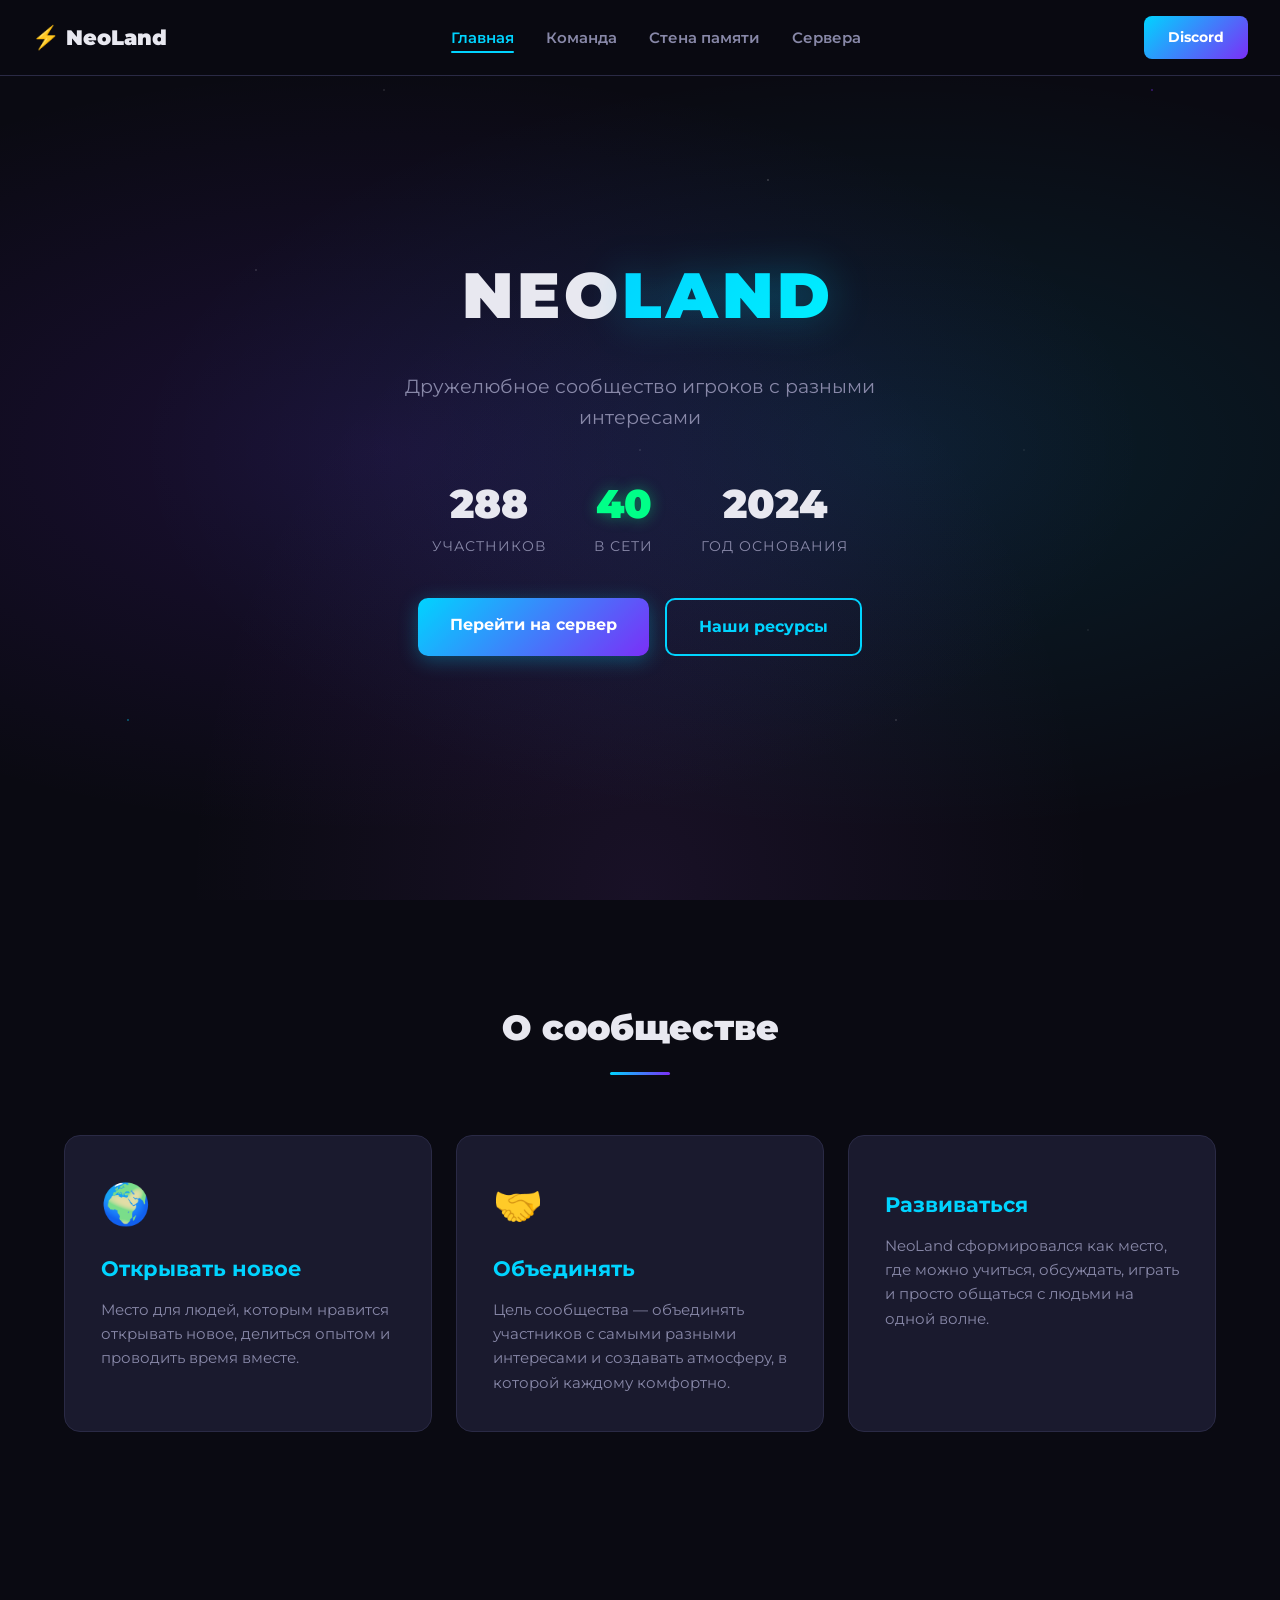
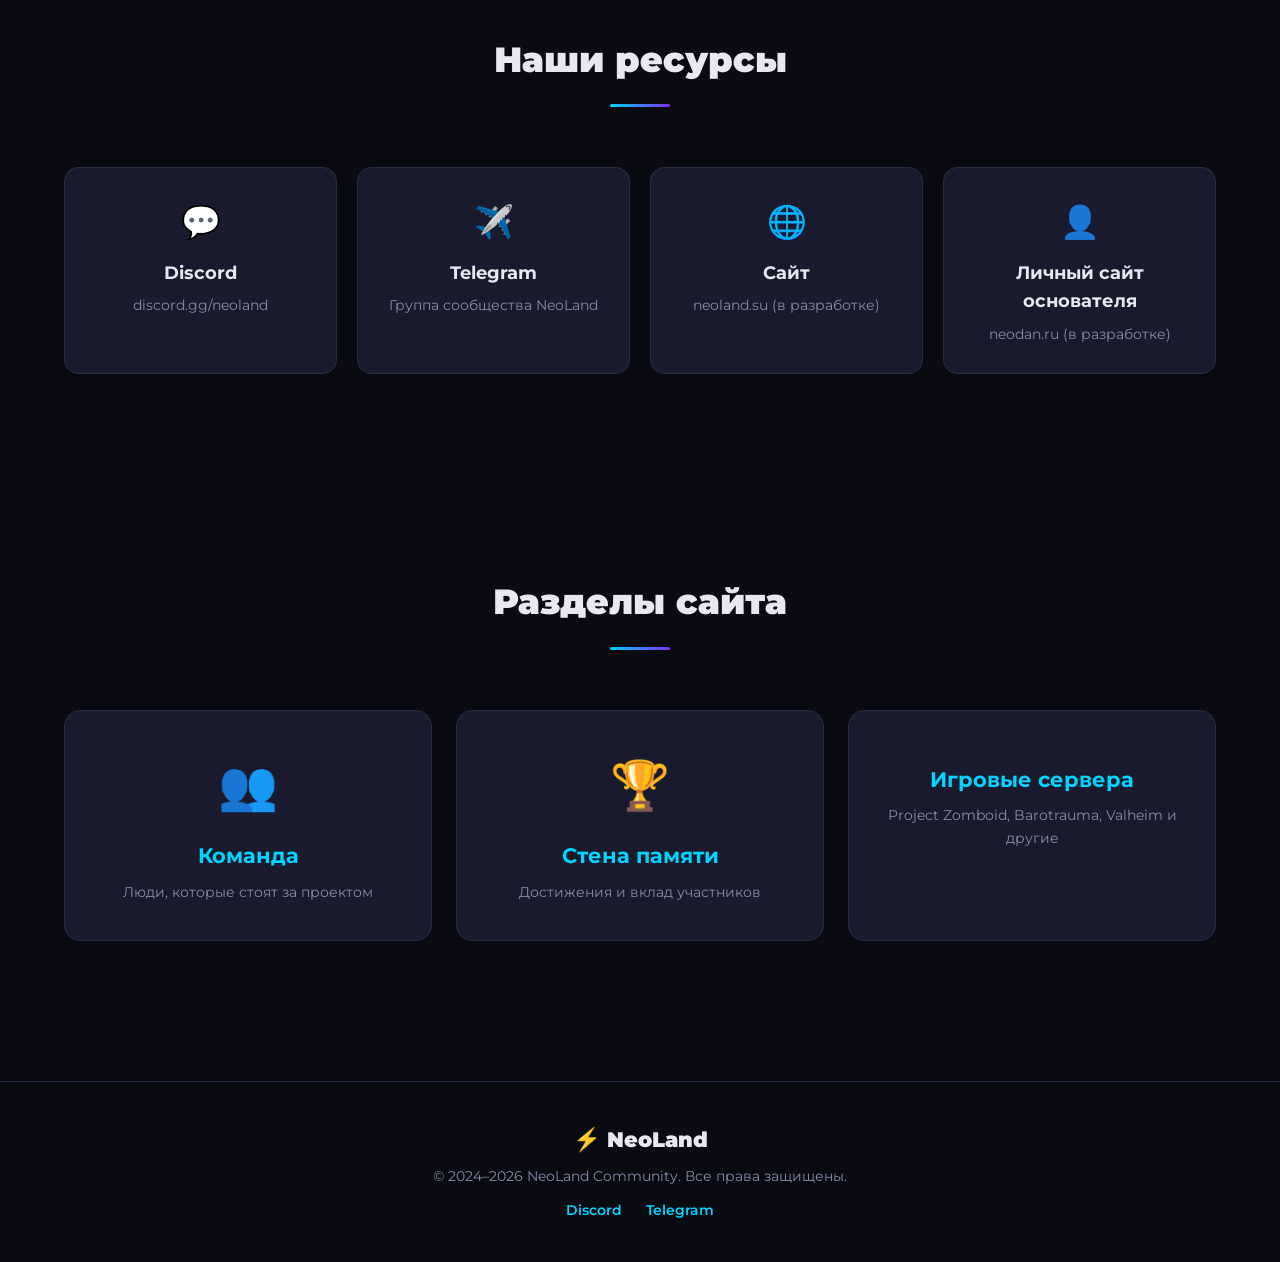
==== index.html @ 9eca9035 "Add files via upload" ====
<!DOCTYPE html>
<html lang="ru">
<head>
    <meta charset="UTF-8">
    <meta name="viewport" content="width=device-width, initial-scale=1.0">
    <title>NeoLand — Сообщество</title>
    <link rel="stylesheet" href="style.css">
    <link href="https://fonts.googleapis.com/css2?family=Montserrat:wght@400;600;700;900&display=swap" rel="stylesheet">
</head>
<body>

<nav class="navbar">
    <div class="nav-logo">
        <span class="bolt">⚡</span> NeoLand
    </div>
    <ul class="nav-links">
        <li><a href="index.html" class="active">Главная</a></li>
        <li><a href="team.html">Команда</a></li>
        <li><a href="wall.html">Стена памяти</a></li>
        <li><a href="servers.html">Сервера</a></li>
    </ul>
    <a href="https://discord.gg/neoland" class="nav-cta">Discord</a>
</nav>

<!-- HERO -->
<section class="hero">
    <div class="hero-bg"></div>
    <div class="hero-content">
        <div class="hero-logo">
            <span class="bolt-big"></span>
            <h1>NEO<span class="neon-text">LAND</span></h1>
        </div>
        <p class="hero-sub">Дружелюбное сообщество игроков с разными интересами</p>
        <div class="hero-stats">
            <div class="stat"><span class="stat-num">288</span><span class="stat-label">участников</span></div>
            <div class="stat"><span class="stat-num online">40</span><span class="stat-label">в сети</span></div>
            <div class="stat"><span class="stat-num">2024</span><span class="stat-label">год основания</span></div>
        </div>
        <div class="hero-buttons">
            <a href="https://discord.gg/neoland" class="btn btn-primary">Перейти на сервер</a>
            <a href="#resources" class="btn btn-outline">Наши ресурсы</a>
        </div>
    </div>
</section>

<!-- О СООБЩЕСТВЕ -->
<section class="section" id="about">
    <div class="container">
        <h2 class="section-title">О сообществе</h2>
        <div class="about-grid">
            <div class="about-card">
                <div class="card-icon">🌍</div>
                <h3>Открывать новое</h3>
                <p>Место для людей, которым нравится открывать новое, делиться опытом и проводить время вместе.</p>
            </div>
            <div class="about-card">
                <div class="card-icon">🤝</div>
                <h3>Объединять</h3>
                <p>Цель сообщества — объединять участников с самыми разными интересами и создавать атмосферу, в которой каждому комфортно.</p>
            </div>
            <div class="about-card">
                <div class="card-icon"></div>
                <h3>Развиваться</h3>
                <p>NeoLand сформировался как место, где можно учиться, обсуждать, играть и просто общаться с людьми на одной волне.</p>
            </div>
        </div>
    </div>
</section>

<!-- РЕСУРСЫ -->
<section class="section" id="resources">
    <div class="container">
        <h2 class="section-title">Наши ресурсы</h2>
        <div class="resources-grid">
            <a href="https://discord.gg/neoland" class="resource-card" target="_blank">
                <div class="resource-icon discord">💬</div>
                <h3>Discord</h3>
                <p>discord.gg/neoland</p>
            </a>
            <a href="#" class="resource-card" target="_blank">
                <div class="resource-icon telegram">✈️</div>
                <h3>Telegram</h3>
                <p>Группа сообщества NeoLand</p>
            </a>
            <a href="https://neoland.su" class="resource-card">
                <div class="resource-icon web">🌐</div>
                <h3>Сайт</h3>
                <p>neoland.su (в разработке)</p>
            </a>
            <a href="https://neodan.ru" class="resource-card" target="_blank">
                <div class="resource-icon personal">👤</div>
                <h3>Личный сайт основателя</h3>
                <p>neodan.ru (в разработке)</p>
            </a>
        </div>
    </div>
</section>

<!-- НАВИГАЦИЯ ПО САЙТУ -->
<section class="section">
    <div class="container">
        <h2 class="section-title">Разделы сайта</h2>
        <div class="nav-cards">
            <a href="team.html" class="nav-card">
                <span class="nav-card-icon">👥</span>
                <h3>Команда</h3>
                <p>Люди, которые стоят за проектом</p>
            </a>
            <a href="wall.html" class="nav-card">
                <span class="nav-card-icon">🏆</span>
                <h3>Стена памяти</h3>
                <p>Достижения и вклад участников</p>
            </a>
            <a href="servers.html" class="nav-card">
                <span class="nav-card-icon"></span>
                <h3>Игровые сервера</h3>
                <p>Project Zomboid, Barotrauma, Valheim и другие</p>
            </a>
        </div>
    </div>
</section>

<footer class="footer">
    <div class="container">
        <div class="footer-content">
            <div class="footer-logo"><span class="bolt">⚡</span> NeoLand</div>
            <p>© 2024–2026 NeoLand Community. Все права защищены.</p>
            <div class="footer-links">
                <a href="https://discord.gg/neoland">Discord</a>
                <a href="#">Telegram</a>
            </div>
        </div>
    </div>
</footer>

<script src="script.js"></script>
</body>
</html>
---- style.css ----
/* ===== ПЕРЕМЕННЫЕ ===== */
:root {
    --bg-primary: #0a0a12;
    --bg-secondary: #12121f;
    --bg-card: #1a1a2e;
    --bg-card-hover: #222240;
    --neon-blue: #00d4ff;
    --neon-purple: #7b2ff7;
    --neon-pink: #ff006e;
    --xen-cyan: #00f0ff;
    --xen-purple: #9d4edd;
    --text-primary: #e8e8f0;
    --text-secondary: #8888a8;
    --border: #2a2a45;
    --font: 'Montserrat', sans-serif;
}

/* ===== СБРОС ===== */
* {
    margin: 0;
    padding: 0;
    box-sizing: border-box;
}

html {
    scroll-behavior: smooth;
}

body {
    font-family: var(--font);
    background: var(--bg-primary);
    color: var(--text-primary);
    line-height: 1.6;
    overflow-x: hidden;
}

a {
    text-decoration: none;
    color: inherit;
}

.container {
    max-width: 1200px;
    margin: 0 auto;
    padding: 0 24px;
}

/* ===== НАВИГАЦИЯ ===== */
.navbar {
    position: fixed;
    top: 0;
    left: 0;
    right: 0;
    z-index: 1000;
    display: flex;
    align-items: center;
    justify-content: space-between;
    padding: 16px 32px;
    background: rgba(10, 10, 18, 0.85);
    backdrop-filter: blur(20px);
    border-bottom: 1px solid var(--border);
}

.nav-logo {
    font-size: 1.3rem;
    font-weight: 900;
    color: var(--text-primary);
}

.bolt {
    color: var(--neon-blue);
    font-size: 1.4rem;
}

.nav-links {
    display: flex;
    list-style: none;
    gap: 32px;
}

.nav-links a {
    color: var(--text-secondary);
    font-weight: 600;
    font-size: 0.95rem;
    transition: color 0.3s;
    position: relative;
}

.nav-links a:hover,
.nav-links a.active {
    color: var(--neon-blue);
}

.nav-links a.active::after {
    content: '';
    position: absolute;
    bottom: -6px;
    left: 0;
    right: 0;
    height: 2px;
    background: var(--neon-blue);
    border-radius: 2px;
}

.nav-cta {
    background: linear-gradient(135deg, var(--neon-blue), var(--neon-purple));
    color: #fff;
    padding: 10px 24px;
    border-radius: 8px;
    font-weight: 700;
    font-size: 0.9rem;
    transition: transform 0.3s, box-shadow 0.3s;
}

.nav-cta:hover {
    transform: translateY(-2px);
    box-shadow: 0 8px 25px rgba(0, 212, 255, 0.3);
}

/* ===== HERO ===== */
.hero {
    position: relative;
    min-height: 100vh;
    display: flex;
    align-items: center;
    justify-content: center;
    text-align: center;
    overflow: hidden;
}

.hero-bg {
    position: absolute;
    inset: 0;
    background: 
        radial-gradient(ellipse at 30% 50%, rgba(123, 47, 247, 0.15) 0%, transparent 60%),
        radial-gradient(ellipse at 70% 50%, rgba(0, 212, 255, 0.1) 0%, transparent 60%),
        radial-gradient(ellipse at 50% 100%, rgba(157, 78, 221, 0.1) 0%, transparent 50%);
    animation: xenPulse 8s ease-in-out infinite alternate;
}

@keyframes xenPulse {
    0% { opacity: 0.7; }
    100% { opacity: 1; }
}

/* Звёзды / частицы фона */
.hero-bg::before {
    content: '';
    position: absolute;
    inset: 0;
    background-image: 
        radial-gradient(1px 1px at 20% 30%, rgba(255,255,255,0.4), transparent),
        radial-gradient(1px 1px at 40% 70%, rgba(255,255,255,0.3), transparent),
        radial-gradient(1px 1px at 60% 20%, rgba(255,255,255,0.5), transparent),
        radial-gradient(1px 1px at 80% 50%, rgba(255,255,255,0.2), transparent),
        radial-gradient(1.5px 1.5px at 10% 80%, rgba(0,212,255,0.6), transparent),
        radial-gradient(1.5px 1.5px at 90% 10%, rgba(123,47,247,0.6), transparent),
        radial-gradient(1px 1px at 50% 50%, rgba(255,255,255,0.3), transparent),
        radial-gradient(1px 1px at 70% 80%, rgba(255,255,255,0.4), transparent),
        radial-gradient(1px 1px at 30% 10%, rgba(255,255,255,0.3), transparent),
        radial-gradient(1px 1px at 85% 70%, rgba(255,255,255,0.2), transparent);
    background-size: 100% 100%;
}

.hero-content {
    position: relative;
    z-index: 1;
    padding: 0 24px;
}

.hero-logo {
    display: flex;
    align-items: center;
    justify-content: center;
    gap: 16px;
    margin-bottom: 24px;
}

.bolt-big {
    font-size: 4rem;
    color: var(--neon-blue);
    filter: drop-shadow(0 0 20px rgba(0, 212, 255, 0.6));
    animation: boltGlow 2s ease-in-out infinite alternate;
}

@keyframes boltGlow {
    0% { filter: drop-shadow(0 0 15px rgba(0, 212, 255, 0.4)); }
    100% { filter: drop-shadow(0 0 30px rgba(0, 212, 255, 0.8)); }
}

.hero-logo h1 {
    font-size: 4rem;
    font-weight: 900;
    letter-spacing: 4px;
}

.neon-text {
    background: linear-gradient(135deg, var(--neon-blue), var(--xen-cyan));
    -webkit-background-clip: text;
    -webkit-text-fill-color: transparent;
    background-clip: text;
    filter: drop-shadow(0 0 20px rgba(0, 212, 255, 0.3));
}

.hero-sub {
    font-size: 1.2rem;
    color: var(--text-secondary);
    margin-bottom: 40px;
    max-width: 500px;
    margin-left: auto;
    margin-right: auto;
}

.hero-stats {
    display: flex;
    justify-content: center;
    gap: 48px;
    margin-bottom: 40px;
}

.stat {
    display: flex;
    flex-direction: column;
    align-items: center;
}

.stat-num {
    font-size: 2.5rem;
    font-weight: 900;
    color: var(--text-primary);
}

.stat-num.online {
    color: #00ff88;
    text-shadow: 0 0 15px rgba(0, 255, 136, 0.4);
}

.stat-label {
    font-size: 0.85rem;
    color: var(--text-secondary);
    text-transform: uppercase;
    letter-spacing: 1px;
}

.hero-buttons {
    display: flex;
    gap: 16px;
    justify-content: center;
    flex-wrap: wrap;
}

/* ===== КНОПКИ ===== */
.btn {
    display: inline-block;
    padding: 14px 32px;
    border-radius: 10px;
    font-weight: 700;
    font-size: 1rem;
    transition: all 0.3s;
    cursor: pointer;
    border: none;
}

.btn-primary {
    background: linear-gradient(135deg, var(--neon-blue), var(--neon-purple));
    color: #fff;
    box-shadow: 0 4px 20px rgba(0, 212, 255, 0.3);
}

.btn-primary:hover {
    transform: translateY(-3px);
    box-shadow: 0 8px 30px rgba(0, 212, 255, 0.5);
}

.btn-outline {
    background: transparent;
    color: var(--neon-blue);
    border: 2px solid var(--neon-blue);
}

.btn-outline:hover {
    background: rgba(0, 212, 255, 0.1);
    transform: translateY(-3px);
}

.btn-small {
    padding: 10px 20px;
    font-size: 0.85rem;
    background: linear-gradient(135deg, var(--neon-blue), var(--neon-purple));
    color: #fff;
    border-radius: 8px;
    font-weight: 600;
}

.btn-small:hover {
    transform: translateY(-2px);
    box-shadow: 0 6px 20px rgba(0, 212, 255, 0.3);
}

/* ===== СЕКЦИИ ===== */
.section {
    padding: 100px 0;
}

.section-title {
    font-size: 2.2rem;
    font-weight: 900;
    text-align: center;
    margin-bottom: 60px;
    position: relative;
}

.section-title::after {
    content: '';
    display: block;
    width: 60px;
    height: 3px;
    background: linear-gradient(90deg, var(--neon-blue), var(--neon-purple));
    margin: 16px auto 0;
    border-radius: 3px;
}

/* ===== О СООБЩЕСТВЕ ===== */
.about-grid {
    display: grid;
    grid-template-columns: repeat(auto-fit, minmax(300px, 1fr));
    gap: 24px;
}

.about-card {
    background: var(--bg-card);
    border: 1px solid var(--border);
    border-radius: 16px;
    padding: 36px;
    transition: all 0.3s;
}

.about-card:hover {
    background: var(--bg-card-hover);
    border-color: var(--neon-blue);
    transform: translateY(-4px);
    box-shadow: 0 12px 40px rgba(0, 212, 255, 0.1);
}

.card-icon {
    font-size: 2.5rem;
    margin-bottom: 16px;
}

.about-card h3 {
    font-size: 1.3rem;
    margin-bottom: 12px;
    color: var(--neon-blue);
}

.about-card p {
    color: var(--text-secondary);
    font-size: 0.95rem;
}

/* ===== РЕСУРСЫ ===== */
.resources-grid {
    display: grid;
    grid-template-columns: repeat(auto-fit, minmax(250px, 1fr));
    gap: 20px;
}

.resource-card {
    background: var(--bg-card);
    border: 1px solid var(--border);
    border-radius: 14px;
    padding: 28px;
    text-align: center;
    transition: all 0.3s;
}

.resource-card:hover {
    border-color: var(--neon-blue);
    transform: translateY(-4px);
    box-shadow: 0 8px 30px rgba(0, 212, 255, 0.1);
}

.resource-icon {
    font-size: 2rem;
    margin-bottom: 12px;
}

.resource-card h3 {
    font-size: 1.1rem;
    margin-bottom: 8px;
}

.resource-card p {
    color: var(--text-secondary);
    font-size: 0.85rem;
}

/* ===== НАВИГАЦИОННЫЕ КАРТОЧКИ ===== */
.nav-cards {
    display: grid;
    grid-template-columns: repeat(auto-fit, minmax(280px, 1fr));
    gap: 24px;
}

.nav-card {
    background: var(--bg-card);
    border: 1px solid var(--border);
    border-radius: 16px;
    padding: 36px;
    text-align: center;
    transition: all 0.3s;
}

.nav-card:hover {
    border-color: var(--neon-purple);
    transform: translateY(-4px);
    box-shadow: 0 12px 40px rgba(123, 47, 247, 0.15);
}

.nav-card-icon {
    font-size: 3rem;
    display: block;
    margin-bottom: 16px;
}

.nav-card h3 {
    font-size: 1.3rem;
    margin-bottom: 8px;
    color: var(--neon-blue);
}

.nav-card p {
    color: var(--text-secondary);
    font-size: 0.9rem;
}

/* ===== СТРАНИЦА ЗАГОЛОВОК ===== */
.page-header {
    padding-top: 160px;
    padding-bottom: 60px;
    text-align: center;
    background: 
        radial-gradient(ellipse at 50% 0%, rgba(123, 47, 247, 0.12) 0%, transparent 60%);
}

.page-title {
    font-size: 3rem;
    font-weight: 900;
    margin-bottom: 12px;
}

.page-subtitle {
    color: var(--text-secondary);
    font-size: 1.1rem;
}

/* ===== КОМАНДА ===== */
.team-grid {
    display: flex;
    flex-direction: column;
    gap: 32px;
    max-width: 800px;
    margin: 0 auto;
}

.team-card {
    display: flex;
    gap: 32px;
    background: var(--bg-card);
    border: 1px solid var(--border);
    border-radius: 20px;
    padding: 36px;
    transition: all 0.3s;
}

.team-card:hover {
    border-color: var(--neon-blue);
    box-shadow: 0 12px 40px rgba(0, 212, 255, 0.1);
}

.team-card.founder {
    border-color: rgba(0, 212, 255, 0.3);
}

.team-avatar {
    width: 120px;
    height: 120px;
    border-radius: 50%;
    display: flex;
    align-items: center;
    justify-content: center;
    flex-shrink: 0;
    box-shadow: 0 0 30px rgba(0, 212, 255, 0.2);
}

.avatar-placeholder {
    font-size: 2rem;
    font-weight: 900;
    color: #fff;
}

.team-info {
    flex: 1;
}

.team-badges {
    display: flex;
    gap: 8px;
    flex-wrap: wrap;
    margin-bottom: 12px;
}

.badge {
    padding: 4px 12px;
    border-radius: 20px;
    font-size: 0.75rem;
    font-weight: 700;
}

.founder-badge {
    background: rgba(255, 215, 0, 0.15);
    color: #ffd700;
    border: 1px solid rgba(255, 215, 0, 0.3);
}

.neon-badge {
    background: rgba(0, 212, 255, 0.15);
    color: var(--neon-blue);
    border: 1px solid rgba(0, 212, 255, 0.3);
}

.deputy-badge {
    background: rgba(123, 47, 247, 0.15);
    color: var(--neon-purple);
    border: 1px solid rgba(123, 47, 247, 0.3);
}

.team-info h3 {
    font-size: 1.5rem;
    margin-bottom: 4px;
}

.team-role {
    color: var(--neon-blue);
    font-size: 0.9rem;
    font-weight: 600;
    margin-bottom: 12px;
}

.team-desc {
    color: var(--text-secondary);
    font-size: 0.95rem;
    line-height: 1.7;
}

.team-links {
    margin-top: 16px;
}

.team-link {
    color: var(--neon-blue);
    font-weight: 600;
    font-size: 0.9rem;
    border-bottom: 1px dashed var(--neon-blue);
}

/* ===== СТЕНА ПАМЯТИ ===== */
.wall-grid {
    display: flex;
    flex-direction: column;
    gap: 20px;
    max-width: 800px;
    margin: 0 auto;
}

.wall-card {
    display: flex;
    gap: 24px;
    background: var(--bg-card);
    border: 1px solid var(--border);
    border-radius: 16px;
    padding: 28px;
    transition: all 0.3s;
}

.wall-card:hover {
    border-color: var(--neon-purple);
    box-shadow: 0 8px 30px rgba(123, 47, 247, 0.1);
}

.wall-avatar {
    width: 80px;
    height: 80px;
    border-radius: 50%;
    display: flex;
    align-items: center;
    justify-content: center;
    flex-shrink: 0;
    font-size: 1.5rem;
    font-weight: 900;
    color: #fff;
}

.wall-content h3 {
    font-size: 1.2rem;
    margin-bottom: 4px;
}

.wall-date {
    color: var(--neon-blue);
    font-size: 0.8rem;
    font-weight: 600;
    text-transform: uppercase;
    letter-spacing: 1px;
}

.wall-content p {
    color: var(--text-secondary);
    font-size: 0.9rem;
    margin-top: 8px;
    line-height: 1.6;
}

/* ===== ИСТОРИЯ (TIMELINE) ===== */
.history-details {
    max-width: 700px;
    margin: 0 auto;
    background: var(--bg-card);
    border: 1px solid var(--border);
    border-radius: 16px;
    padding: 28px;
}

.history-summary {
    cursor: pointer;
    font-size: 1.2rem;
    font-weight: 700;
    color: var(--text-primary);
    list-style: none;
}

.history-summary::-webkit-details-marker {
    display: none;
}

.timeline {
    margin-top: 24px;
    padding-left: 24px;
    border-left: 2px solid var(--border);
}

.timeline-item {
    position: relative;
    padding-left: 24px;
    padding-bottom: 28px;
}

.timeline-item:last-child {
    padding-bottom: 0;
}

.timeline-dot {
    position: absolute;
    left: -31px;
    top: 4px;
    width: 12px;
    height: 12px;
    border-radius: 50%;
    background: var(--neon-blue);
    box-shadow: 0 0 10px rgba(0, 212, 255, 0.5);
}

.timeline-date {
    color: var(--neon-blue);
    font-size: 0.8rem;
    font-weight: 700;
    text-transform: uppercase;
    letter-spacing: 1px;
}

.timeline-content h4 {
    font-size: 1.05rem;
    margin: 4px 0;
}

.timeline-content p {
    color: var(--text-secondary);
    font-size: 0.9rem;
}

/* ===== СЕРВЕРА ===== */
.servers-grid {
    display: grid;
    grid-template-columns: repeat(auto-fit, minmax(320px, 1fr));
    gap: 24px;
}

.server-card {
    background: var(--bg-card);
    border: 1px solid var(--border);
    border-radius: 16px;
    overflow: hidden;
    transition: all 0.3s;
}

.server-card:hover {
    border-color: var(--neon-blue);
    transform: translateY(-4px);
    box-shadow: 0 12px 40px rgba(0, 212, 255, 0.1);
}

.server-image {
    height: 180px;
    display: flex;
    align-items: center;
    justify-content: center;
    position: relative;
    overflow: hidden;
}

.server-game-icon {
    font-size: 4rem;
    filter: drop-shadow(0 0 20px rgba(255,255,255,0.3));
}

.server-info {
    padding: 24px;
}

.server-info h3 {
    font-size: 1.3rem;
    margin-bottom: 8px;
}

.server-desc {
    color: var(--text-secondary);
    font-size: 0.9rem;
    margin-bottom: 16px;
    line-height: 1.6;
}

.server-details {
    display: flex;
    gap: 8px;
    flex-wrap: wrap;
    margin-bottom: 20px;
}

.server-tag {
    padding: 4px 12px;
    background: rgba(0, 212, 255, 0.1);
    border: 1px solid rgba(0, 212, 255, 0.2);
    border-radius: 20px;
    font-size: 0.75rem;
    color: var(--neon-blue);
    font-weight: 600;
}

/* ===== ФУТЕР ===== */
.footer {
    border-top: 1px solid var(--border);
    padding: 40px 0;
    margin-top: 40px;
}

.footer-content {
    text-align: center;
}

.footer-logo {
    font-size: 1.3rem;
    font-weight: 900;
    margin-bottom: 8px;
}

.footer-content p {
    color: var(--text-secondary);
    font-size: 0.85rem;
    margin-bottom: 12px;
}

.footer-links {
    display: flex;
    justify-content: center;
    gap: 24px;
}

.footer-links a {
    color: var(--neon-blue);
    font-size: 0.9rem;
    font-weight: 600;
}

/* ===== АДАПТИВ ===== */
@media (max-width: 768px) {
    .navbar {
        flex-wrap: wrap;
        padding: 12px 16px;
        gap: 12px;
    }

    .nav-links {
        gap: 16px;
        order: 3;
        width: 100%;
        justify-content: center;
    }

    .hero-logo h1 {
        font-size: 2.5rem;
    }

    .bolt-big {
        font-size: 2.5rem;
    }

    .hero-stats {
        gap: 24px;
    }

    .stat-num {
        font-size: 1.8rem;
    }

    .page-title {
        font-size: 2rem;
    }

    .team-card {
        flex-direction: column;
        align-items: center;
        text-align: center;
    }

    .team-badges {
        justify-content: center;
    }

    .wall-card {
        flex-direction: column;
        align-items: center;
        text-align: center;
    }

    .section {
        padding: 60px 0;
    }

    .section-title {
        font-size: 1.6rem;
    }
}
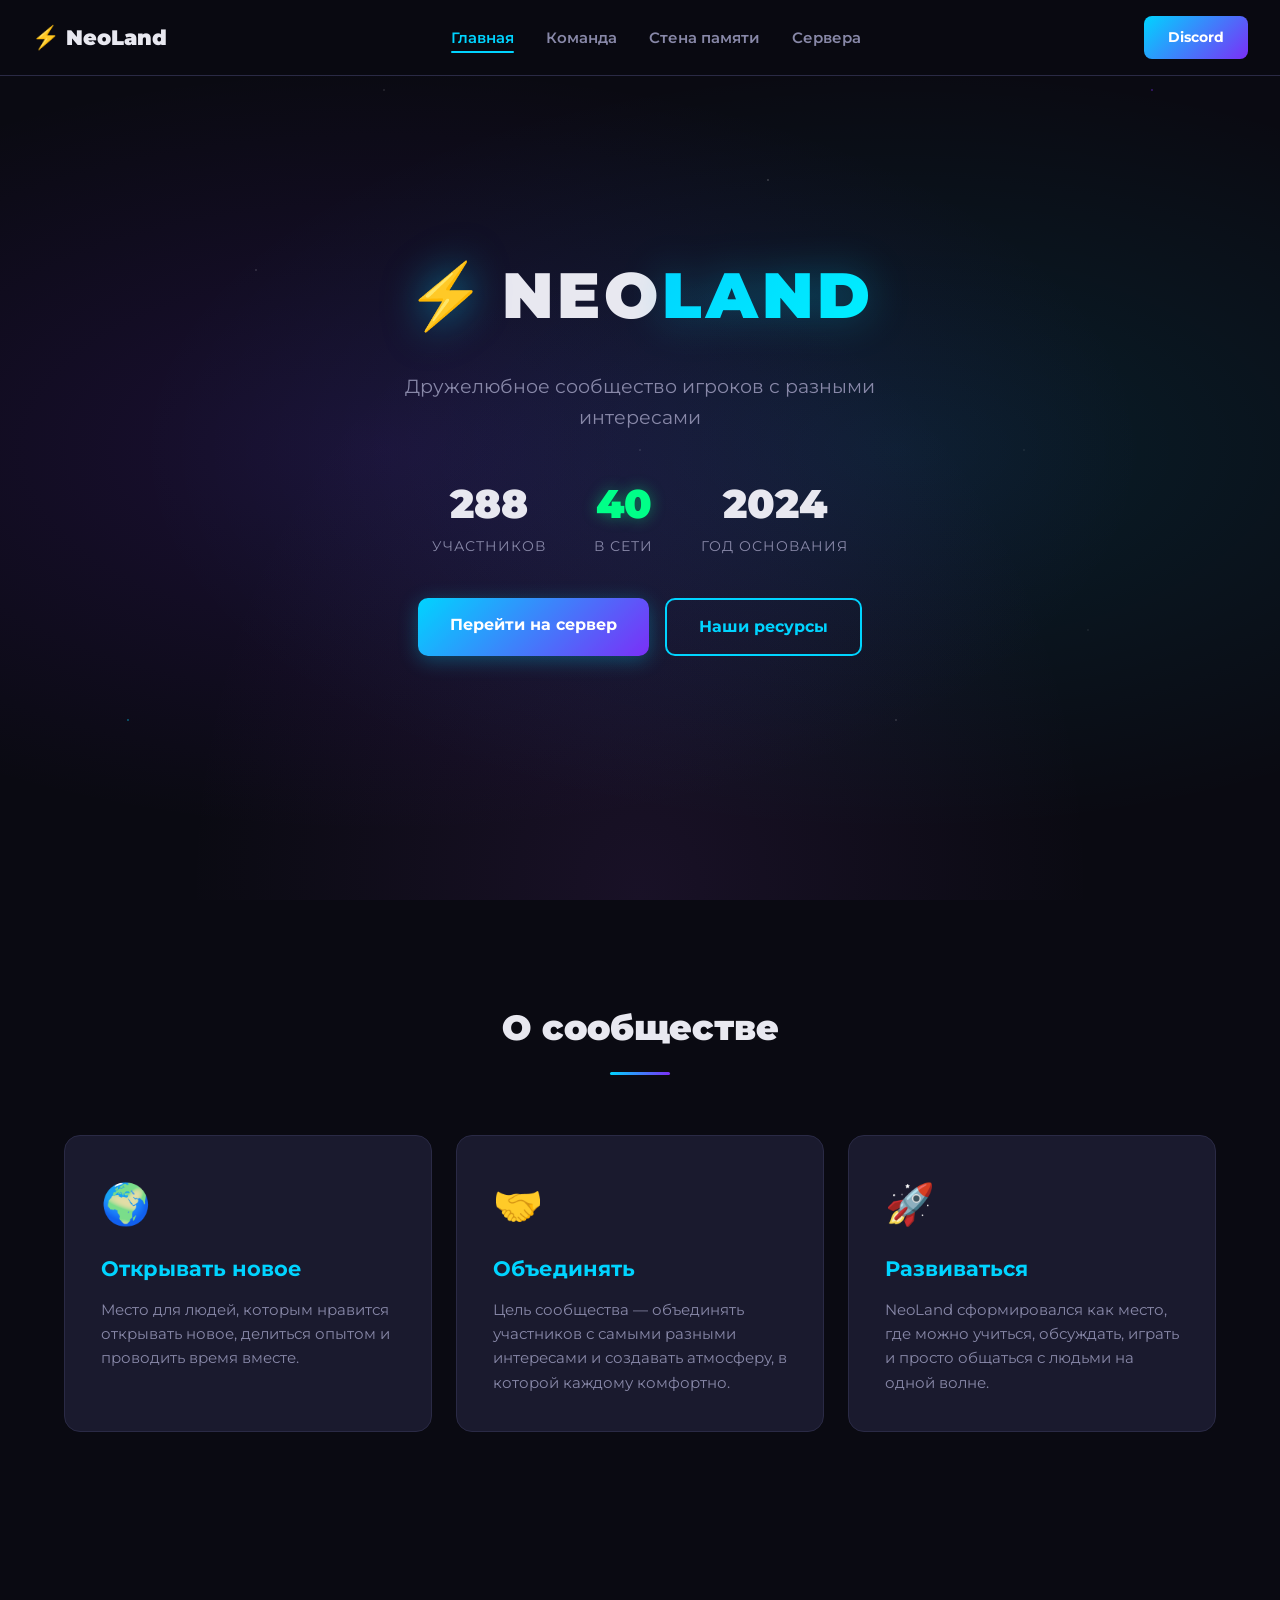
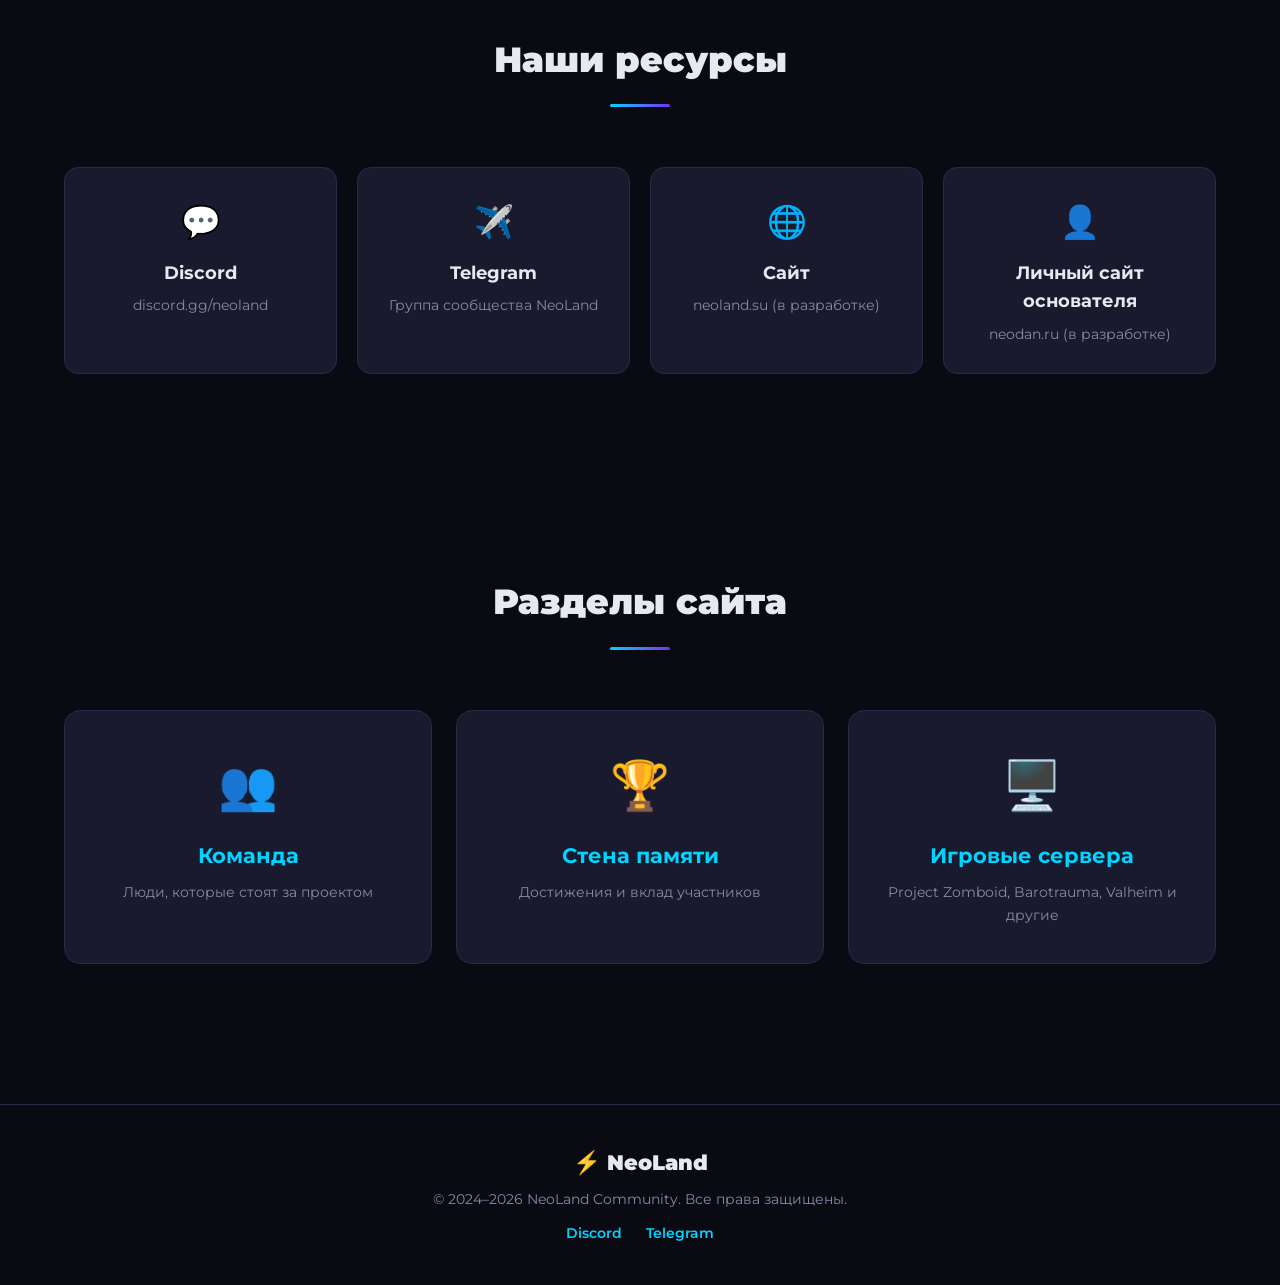
==== commit 28b3f5bb: "Refactor NeoLand static site into modular CSS/JS architecture - Split monolithic style.css into logi" ====
--- a/index.html
+++ b/index.html
@@ -4,14 +4,23 @@
     <meta charset="UTF-8">
     <meta name="viewport" content="width=device-width, initial-scale=1.0">
     <title>NeoLand — Сообщество</title>
-    <link rel="stylesheet" href="style.css">
-    <link href="https://fonts.googleapis.com/css2?family=Montserrat:wght@400;600;700;900&display=swap" rel="stylesheet">
+    <!-- Общие стили -->
+    <link rel="stylesheet" href="css/base.css">
+    <link rel="stylesheet" href="css/layout.css">
+    <link rel="stylesheet" href="css/components.css">
+    <link rel="stylesheet" href="css/responsive.css">
+
+    <!-- Шрифт Montserrat: предподключение + preload -->
+    <link rel="preconnect" href="https://fonts.googleapis.com">
+    <link rel="preconnect" href="https://fonts.gstatic.com" crossorigin>
+    <link rel="preload" as="style" href="https://fonts.googleapis.com/css2?family=Montserrat:wght@400;600;700;900&display=swap">
+    <link rel="stylesheet" href="https://fonts.googleapis.com/css2?family=Montserrat:wght@400;600;700;900&display=swap">
 </head>
 <body>
 
 <nav class="navbar">
     <div class="nav-logo">
-        <span class="bolt">⚡</span> NeoLand
+        <span class="bolt" aria-hidden="true">⚡</span> NeoLand
     </div>
     <ul class="nav-links">
         <li><a href="index.html" class="active">Главная</a></li>
@@ -23,11 +32,12 @@
 </nav>
 
 <!-- HERO -->
+<main>
 <section class="hero">
     <div class="hero-bg"></div>
     <div class="hero-content">
         <div class="hero-logo">
-            <span class="bolt-big"></span>
+            <span class="bolt-big" aria-hidden="true">⚡</span>
             <h1>NEO<span class="neon-text">LAND</span></h1>
         </div>
         <p class="hero-sub">Дружелюбное сообщество игроков с разными интересами</p>
@@ -49,17 +59,17 @@
         <h2 class="section-title">О сообществе</h2>
         <div class="about-grid">
             <div class="about-card">
-                <div class="card-icon">🌍</div>
+                <div class="card-icon" aria-hidden="true">🌍</div>
                 <h3>Открывать новое</h3>
                 <p>Место для людей, которым нравится открывать новое, делиться опытом и проводить время вместе.</p>
             </div>
             <div class="about-card">
-                <div class="card-icon">🤝</div>
+                <div class="card-icon" aria-hidden="true">🤝</div>
                 <h3>Объединять</h3>
                 <p>Цель сообщества — объединять участников с самыми разными интересами и создавать атмосферу, в которой каждому комфортно.</p>
             </div>
             <div class="about-card">
-                <div class="card-icon"></div>
+                <div class="card-icon" aria-hidden="true">🚀</div>
                 <h3>Развиваться</h3>
                 <p>NeoLand сформировался как место, где можно учиться, обсуждать, играть и просто общаться с людьми на одной волне.</p>
             </div>
@@ -73,22 +83,22 @@
         <h2 class="section-title">Наши ресурсы</h2>
         <div class="resources-grid">
             <a href="https://discord.gg/neoland" class="resource-card" target="_blank">
-                <div class="resource-icon discord">💬</div>
+                <div class="resource-icon discord" aria-hidden="true">💬</div>
                 <h3>Discord</h3>
                 <p>discord.gg/neoland</p>
             </a>
             <a href="#" class="resource-card" target="_blank">
-                <div class="resource-icon telegram">✈️</div>
+                <div class="resource-icon telegram" aria-hidden="true">✈️</div>
                 <h3>Telegram</h3>
                 <p>Группа сообщества NeoLand</p>
             </a>
             <a href="https://neoland.su" class="resource-card">
-                <div class="resource-icon web">🌐</div>
+                <div class="resource-icon web" aria-hidden="true">🌐</div>
                 <h3>Сайт</h3>
                 <p>neoland.su (в разработке)</p>
             </a>
             <a href="https://neodan.ru" class="resource-card" target="_blank">
-                <div class="resource-icon personal">👤</div>
+                <div class="resource-icon personal" aria-hidden="true">👤</div>
                 <h3>Личный сайт основателя</h3>
                 <p>neodan.ru (в разработке)</p>
             </a>
@@ -102,37 +112,38 @@
         <h2 class="section-title">Разделы сайта</h2>
         <div class="nav-cards">
             <a href="team.html" class="nav-card">
-                <span class="nav-card-icon">👥</span>
+                <span class="nav-card-icon" aria-hidden="true">👥</span>
                 <h3>Команда</h3>
                 <p>Люди, которые стоят за проектом</p>
             </a>
             <a href="wall.html" class="nav-card">
-                <span class="nav-card-icon">🏆</span>
+                <span class="nav-card-icon" aria-hidden="true">🏆</span>
                 <h3>Стена памяти</h3>
                 <p>Достижения и вклад участников</p>
             </a>
             <a href="servers.html" class="nav-card">
-                <span class="nav-card-icon"></span>
+                <span class="nav-card-icon" aria-hidden="true">🖥️</span>
                 <h3>Игровые сервера</h3>
                 <p>Project Zomboid, Barotrauma, Valheim и другие</p>
             </a>
         </div>
     </div>
 </section>
+</main>
 
 <footer class="footer">
     <div class="container">
         <div class="footer-content">
-            <div class="footer-logo"><span class="bolt">⚡</span> NeoLand</div>
+            <div class="footer-logo"><span class="bolt" aria-hidden="true">⚡</span> NeoLand</div>
             <p>© 2024–2026 NeoLand Community. Все права защищены.</p>
             <div class="footer-links">
-                <a href="https://discord.gg/neoland">Discord</a>
+                <a href="https://discord.gg/neoland" rel="noopener">Discord</a>
                 <a href="#">Telegram</a>
             </div>
         </div>
     </div>
 </footer>
 
-<script src="script.js"></script>
+<script type="module" src="js/main.js"></script>
 </body>
 </html>
--- a/css/base.css
+++ b/css/base.css
@@ -0,0 +1,45 @@
+/* ===== ПЕРЕМЕННЫЕ И БАЗОВЫЕ СТИЛИ ===== */
+:root {
+    --bg-primary: #0a0a12;
+    --bg-secondary: #12121f;
+    --bg-card: #1a1a2e;
+    --bg-card-hover: #222240;
+    --neon-blue: #00d4ff;
+    --neon-purple: #7b2ff7;
+    --neon-pink: #ff006e;
+    --xen-cyan: #00f0ff;
+    --xen-purple: #9d4edd;
+    --text-primary: #e8e8f0;
+    --text-secondary: #8888a8;
+    --border: #2a2a45;
+    --font: 'Montserrat', sans-serif;
+}
+
+* {
+    margin: 0;
+    padding: 0;
+    box-sizing: border-box;
+}
+
+html {
+    scroll-behavior: smooth;
+}
+
+body {
+    font-family: var(--font);
+    background: var(--bg-primary);
+    color: var(--text-primary);
+    line-height: 1.6;
+    overflow-x: hidden;
+}
+
+a {
+    text-decoration: none;
+    color: inherit;
+}
+
+.container {
+    max-width: 1200px;
+    margin: 0 auto;
+    padding: 0 24px;
+}
--- a/css/layout.css
+++ b/css/layout.css
@@ -0,0 +1,280 @@
+/* ===== НАВИГАЦИЯ ===== */
+.navbar {
+    position: fixed;
+    top: 0;
+    left: 0;
+    right: 0;
+    z-index: 1000;
+    display: flex;
+    align-items: center;
+    justify-content: space-between;
+    padding: 16px 32px;
+    background: rgba(10, 10, 18, 0.85);
+    backdrop-filter: blur(20px);
+    border-bottom: 1px solid var(--border);
+}
+
+.nav-logo {
+    font-size: 1.3rem;
+    font-weight: 900;
+    color: var(--text-primary);
+}
+
+.bolt {
+    color: var(--neon-blue);
+    font-size: 1.4rem;
+}
+
+.nav-links {
+    display: flex;
+    list-style: none;
+    gap: 32px;
+}
+
+.nav-links a {
+    color: var(--text-secondary);
+    font-weight: 600;
+    font-size: 0.95rem;
+    transition: color 0.3s;
+    position: relative;
+}
+
+.nav-links a:hover,
+.nav-links a.active {
+    color: var(--neon-blue);
+}
+
+.nav-links a.active::after {
+    content: '';
+    position: absolute;
+    bottom: -6px;
+    left: 0;
+    right: 0;
+    height: 2px;
+    background: var(--neon-blue);
+    border-radius: 2px;
+}
+
+.nav-cta {
+    background: linear-gradient(135deg, var(--neon-blue), var(--neon-purple));
+    color: #fff;
+    padding: 10px 24px;
+    border-radius: 8px;
+    font-weight: 700;
+    font-size: 0.9rem;
+    transition: transform 0.3s, box-shadow 0.3s;
+}
+
+.nav-cta:hover {
+    transform: translateY(-2px);
+    box-shadow: 0 8px 25px rgba(0, 212, 255, 0.3);
+}
+
+/* ===== HERO ===== */
+.hero {
+    position: relative;
+    min-height: 100vh;
+    display: flex;
+    align-items: center;
+    justify-content: center;
+    text-align: center;
+    overflow: hidden;
+}
+
+.hero-bg {
+    position: absolute;
+    inset: 0;
+    background:
+        radial-gradient(ellipse at 30% 50%, rgba(123, 47, 247, 0.15) 0%, transparent 60%),
+        radial-gradient(ellipse at 70% 50%, rgba(0, 212, 255, 0.1) 0%, transparent 60%),
+        radial-gradient(ellipse at 50% 100%, rgba(157, 78, 221, 0.1) 0%, transparent 50%);
+    animation: xenPulse 8s ease-in-out infinite alternate;
+}
+
+@keyframes xenPulse {
+    0% { opacity: 0.7; }
+    100% { opacity: 1; }
+}
+
+/* Звёзды / частицы фона */
+.hero-bg::before {
+    content: '';
+    position: absolute;
+    inset: 0;
+    background-image:
+        radial-gradient(1px 1px at 20% 30%, rgba(255,255,255,0.4), transparent),
+        radial-gradient(1px 1px at 40% 70%, rgba(255,255,255,0.3), transparent),
+        radial-gradient(1px 1px at 60% 20%, rgba(255,255,255,0.5), transparent),
+        radial-gradient(1px 1px at 80% 50%, rgba(255,255,255,0.2), transparent),
+        radial-gradient(1.5px 1.5px at 10% 80%, rgba(0,212,255,0.6), transparent),
+        radial-gradient(1.5px 1.5px at 90% 10%, rgba(123,47,247,0.6), transparent),
+        radial-gradient(1px 1px at 50% 50%, rgba(255,255,255,0.3), transparent),
+        radial-gradient(1px 1px at 70% 80%, rgba(255,255,255,0.4), transparent),
+        radial-gradient(1px 1px at 30% 10%, rgba(255,255,255,0.3), transparent),
+        radial-gradient(1px 1px at 85% 70%, rgba(255,255,255,0.2), transparent);
+    background-size: 100% 100%;
+}
+
+.hero-content {
+    position: relative;
+    z-index: 1;
+    padding: 0 24px;
+}
+
+.hero-logo {
+    display: flex;
+    align-items: center;
+    justify-content: center;
+    gap: 16px;
+    margin-bottom: 24px;
+}
+
+.bolt-big {
+    font-size: 4rem;
+    color: var(--neon-blue);
+    filter: drop-shadow(0 0 20px rgba(0, 212, 255, 0.6));
+    animation: boltGlow 2s ease-in-out infinite alternate;
+}
+
+@keyframes boltGlow {
+    0% { filter: drop-shadow(0 0 15px rgba(0, 212, 255, 0.4)); }
+    100% { filter: drop-shadow(0 0 30px rgba(0, 212, 255, 0.8)); }
+}
+
+.hero-logo h1 {
+    font-size: 4rem;
+    font-weight: 900;
+    letter-spacing: 4px;
+}
+
+.neon-text {
+    background: linear-gradient(135deg, var(--neon-blue), var(--xen-cyan));
+    -webkit-background-clip: text;
+    -webkit-text-fill-color: transparent;
+    background-clip: text;
+    filter: drop-shadow(0 0 20px rgba(0, 212, 255, 0.3));
+}
+
+.hero-sub {
+    font-size: 1.2rem;
+    color: var(--text-secondary);
+    margin-bottom: 40px;
+    max-width: 500px;
+    margin-left: auto;
+    margin-right: auto;
+}
+
+.hero-stats {
+    display: flex;
+    justify-content: center;
+    gap: 48px;
+    margin-bottom: 40px;
+}
+
+.stat {
+    display: flex;
+    flex-direction: column;
+    align-items: center;
+}
+
+.stat-num {
+    font-size: 2.5rem;
+    font-weight: 900;
+    color: var(--text-primary);
+}
+
+.stat-num.online {
+    color: #00ff88;
+    text-shadow: 0 0 15px rgba(0, 255, 136, 0.4);
+}
+
+.stat-label {
+    font-size: 0.85rem;
+    color: var(--text-secondary);
+    text-transform: uppercase;
+    letter-spacing: 1px;
+}
+
+.hero-buttons {
+    display: flex;
+    gap: 16px;
+    justify-content: center;
+    flex-wrap: wrap;
+}
+
+/* ===== СЕКЦИИ ===== */
+.section {
+    padding: 100px 0;
+}
+
+.section-title {
+    font-size: 2.2rem;
+    font-weight: 900;
+    text-align: center;
+    margin-bottom: 60px;
+    position: relative;
+}
+
+.section-title::after {
+    content: '';
+    display: block;
+    width: 60px;
+    height: 3px;
+    background: linear-gradient(90deg, var(--neon-blue), var(--neon-purple));
+    margin: 16px auto 0;
+    border-radius: 3px;
+}
+
+.page-header {
+    padding-top: 160px;
+    padding-bottom: 60px;
+    text-align: center;
+    background:
+        radial-gradient(ellipse at 50% 0%, rgba(123, 47, 247, 0.12) 0%, transparent 60%);
+}
+
+.page-title {
+    font-size: 3rem;
+    font-weight: 900;
+    margin-bottom: 12px;
+}
+
+.page-subtitle {
+    color: var(--text-secondary);
+    font-size: 1.1rem;
+}
+
+/* ===== ФУТЕР ===== */
+.footer {
+    border-top: 1px solid var(--border);
+    padding: 40px 0;
+    margin-top: 40px;
+}
+
+.footer-content {
+    text-align: center;
+}
+
+.footer-logo {
+    font-size: 1.3rem;
+    font-weight: 900;
+    margin-bottom: 8px;
+}
+
+.footer-content p {
+    color: var(--text-secondary);
+    font-size: 0.85rem;
+    margin-bottom: 12px;
+}
+
+.footer-links {
+    display: flex;
+    justify-content: center;
+    gap: 24px;
+}
+
+.footer-links a {
+    color: var(--neon-blue);
+    font-size: 0.9rem;
+    font-weight: 600;
+}
--- a/css/components.css
+++ b/css/components.css
@@ -0,0 +1,478 @@
+/* ===== КНОПКИ ===== */
+.btn {
+    display: inline-block;
+    padding: 14px 32px;
+    border-radius: 10px;
+    font-weight: 700;
+    font-size: 1rem;
+    transition: all 0.3s;
+    cursor: pointer;
+    border: none;
+}
+
+.btn-primary {
+    background: linear-gradient(135deg, var(--neon-blue), var(--neon-purple));
+    color: #fff;
+    box-shadow: 0 4px 20px rgba(0, 212, 255, 0.3);
+}
+
+.btn-primary:hover {
+    transform: translateY(-3px);
+    box-shadow: 0 8px 30px rgba(0, 212, 255, 0.5);
+}
+
+.btn-outline {
+    background: transparent;
+    color: var(--neon-blue);
+    border: 2px solid var(--neon-blue);
+}
+
+.btn-outline:hover {
+    background: rgba(0, 212, 255, 0.1);
+    transform: translateY(-3px);
+}
+
+.btn-small {
+    padding: 10px 20px;
+    font-size: 0.85rem;
+    background: linear-gradient(135deg, var(--neon-blue), var(--neon-purple));
+    color: #fff;
+    border-radius: 8px;
+    font-weight: 600;
+}
+
+.btn-small:hover {
+    transform: translateY(-2px);
+    box-shadow: 0 6px 20px rgba(0, 212, 255, 0.3);
+}
+
+/* ===== О СООБЩЕСТВЕ ===== */
+.about-grid {
+    display: grid;
+    grid-template-columns: repeat(auto-fit, minmax(300px, 1fr));
+    gap: 24px;
+}
+
+.about-card {
+    background: var(--bg-card);
+    border: 1px solid var(--border);
+    border-radius: 16px;
+    padding: 36px;
+    transition: all 0.3s;
+}
+
+.about-card:hover {
+    background: var(--bg-card-hover);
+    border-color: var(--neon-blue);
+    transform: translateY(-4px);
+    box-shadow: 0 12px 40px rgba(0, 212, 255, 0.1);
+}
+
+.card-icon {
+    font-size: 2.5rem;
+    margin-bottom: 16px;
+}
+
+.about-card h3 {
+    font-size: 1.3rem;
+    margin-bottom: 12px;
+    color: var(--neon-blue);
+}
+
+.about-card p {
+    color: var(--text-secondary);
+    font-size: 0.95rem;
+}
+
+/* ===== РЕСУРСЫ ===== */
+.resources-grid {
+    display: grid;
+    grid-template-columns: repeat(auto-fit, minmax(250px, 1fr));
+    gap: 20px;
+}
+
+.resource-card {
+    background: var(--bg-card);
+    border: 1px solid var(--border);
+    border-radius: 14px;
+    padding: 28px;
+    text-align: center;
+    transition: all 0.3s;
+}
+
+.resource-card:hover {
+    border-color: var(--neon-blue);
+    transform: translateY(-4px);
+    box-shadow: 0 8px 30px rgba(0, 212, 255, 0.1);
+}
+
+.resource-icon {
+    font-size: 2rem;
+    margin-bottom: 12px;
+}
+
+.resource-card h3 {
+    font-size: 1.1rem;
+    margin-bottom: 8px;
+}
+
+.resource-card p {
+    color: var(--text-secondary);
+    font-size: 0.85rem;
+}
+
+/* ===== НАВИГАЦИОННЫЕ КАРТОЧКИ ===== */
+.nav-cards {
+    display: grid;
+    grid-template-columns: repeat(auto-fit, minmax(280px, 1fr));
+    gap: 24px;
+}
+
+.nav-card {
+    background: var(--bg-card);
+    border: 1px solid var(--border);
+    border-radius: 16px;
+    padding: 36px;
+    text-align: center;
+    transition: all 0.3s;
+}
+
+.nav-card:hover {
+    border-color: var(--neon-purple);
+    transform: translateY(-4px);
+    box-shadow: 0 12px 40px rgba(123, 47, 247, 0.15);
+}
+
+.nav-card-icon {
+    font-size: 3rem;
+    display: block;
+    margin-bottom: 16px;
+}
+
+.nav-card h3 {
+    font-size: 1.3rem;
+    margin-bottom: 8px;
+    color: var(--neon-blue);
+}
+
+.nav-card p {
+    color: var(--text-secondary);
+    font-size: 0.9rem;
+}
+
+/* ===== КОМАНДА ===== */
+.team-grid {
+    display: flex;
+    flex-direction: column;
+    gap: 32px;
+    max-width: 800px;
+    margin: 0 auto;
+}
+
+.team-card {
+    display: flex;
+    gap: 32px;
+    background: var(--bg-card);
+    border: 1px solid var(--border);
+    border-radius: 20px;
+    padding: 36px;
+    transition: all 0.3s;
+}
+
+.team-card:hover {
+    border-color: var(--neon-blue);
+    box-shadow: 0 12px 40px rgba(0, 212, 255, 0.1);
+}
+
+.team-card.founder {
+    border-color: rgba(0, 212, 255, 0.3);
+}
+
+.team-avatar {
+    width: 120px;
+    height: 120px;
+    border-radius: 50%;
+    display: flex;
+    align-items: center;
+    justify-content: center;
+    flex-shrink: 0;
+    box-shadow: 0 0 30px rgba(0, 212, 255, 0.2);
+}
+
+.avatar-placeholder {
+    font-size: 2rem;
+    font-weight: 900;
+    color: #fff;
+}
+
+.team-info {
+    flex: 1;
+}
+
+.team-badges {
+    display: flex;
+    gap: 8px;
+    flex-wrap: wrap;
+    margin-bottom: 12px;
+}
+
+.badge {
+    padding: 4px 12px;
+    border-radius: 20px;
+    font-size: 0.75rem;
+    font-weight: 700;
+}
+
+.founder-badge {
+    background: rgba(255, 215, 0, 0.15);
+    color: #ffd700;
+    border: 1px solid rgba(255, 215, 0, 0.3);
+}
+
+.neon-badge {
+    background: rgba(0, 212, 255, 0.15);
+    color: var(--neon-blue);
+    border: 1px solid rgba(0, 212, 255, 0.3);
+}
+
+.deputy-badge {
+    background: rgba(123, 47, 247, 0.15);
+    color: var(--neon-purple);
+    border: 1px solid rgba(123, 47, 247, 0.3);
+}
+
+.team-info h3 {
+    font-size: 1.5rem;
+    margin-bottom: 4px;
+}
+
+.team-role {
+    color: var(--neon-blue);
+    font-size: 0.9rem;
+    font-weight: 600;
+    margin-bottom: 12px;
+}
+
+.team-desc {
+    color: var(--text-secondary);
+    font-size: 0.95rem;
+    line-height: 1.7;
+}
+
+.team-links {
+    margin-top: 16px;
+}
+
+.team-link {
+    color: var(--neon-blue);
+    font-weight: 600;
+    font-size: 0.9rem;
+    border-bottom: 1px dashed var(--neon-blue);
+}
+
+/* ===== СТЕНА ПАМЯТИ ===== */
+.wall-grid {
+    display: flex;
+    flex-direction: column;
+    gap: 20px;
+    max-width: 800px;
+    margin: 0 auto;
+}
+
+.wall-card {
+    display: flex;
+    gap: 24px;
+    background: var(--bg-card);
+    border: 1px solid var(--border);
+    border-radius: 16px;
+    padding: 28px;
+    transition: all 0.3s;
+}
+
+.wall-card:hover {
+    border-color: var(--neon-purple);
+    box-shadow: 0 8px 30px rgba(123, 47, 247, 0.1);
+}
+
+.wall-avatar {
+    width: 80px;
+    height: 80px;
+    border-radius: 50%;
+    display: flex;
+    align-items: center;
+    justify-content: center;
+    flex-shrink: 0;
+    font-size: 1.5rem;
+    font-weight: 900;
+    color: #fff;
+}
+
+.wall-content h3 {
+    font-size: 1.2rem;
+    margin-bottom: 4px;
+}
+
+.wall-date {
+    color: var(--neon-blue);
+    font-size: 0.8rem;
+    font-weight: 600;
+    text-transform: uppercase;
+    letter-spacing: 1px;
+}
+
+.wall-content p {
+    color: var(--text-secondary);
+    font-size: 0.9rem;
+    margin-top: 8px;
+    line-height: 1.6;
+}
+
+/* ===== ИСТОРИЯ (TIMELINE) ===== */
+.history-details {
+    max-width: 700px;
+    margin: 0 auto;
+    background: var(--bg-card);
+    border: 1px solid var(--border);
+    border-radius: 16px;
+    padding: 28px;
+}
+
+.history-summary {
+    cursor: pointer;
+    font-size: 1.2rem;
+    font-weight: 700;
+    color: var(--text-primary);
+    list-style: none;
+}
+
+.history-summary::-webkit-details-marker {
+    display: none;
+}
+
+.timeline {
+    margin-top: 24px;
+    padding-left: 24px;
+    border-left: 2px solid var(--border);
+}
+
+.timeline-item {
+    position: relative;
+    padding-left: 24px;
+    padding-bottom: 28px;
+}
+
+.timeline-item:last-child {
+    padding-bottom: 0;
+}
+
+.timeline-dot {
+    position: absolute;
+    left: -31px;
+    top: 4px;
+    width: 12px;
+    height: 12px;
+    border-radius: 50%;
+    background: var(--neon-blue);
+    box-shadow: 0 0 10px rgba(0, 212, 255, 0.5);
+}
+
+.timeline-date {
+    color: var(--neon-blue);
+    font-size: 0.8rem;
+    font-weight: 700;
+    text-transform: uppercase;
+    letter-spacing: 1px;
+}
+
+.timeline-content h4 {
+    font-size: 1.05rem;
+    margin: 4px 0;
+}
+
+.timeline-content p {
+    color: var(--text-secondary);
+    font-size: 0.9rem;
+}
+
+/* ===== СЕРВЕРА ===== */
+.servers-grid {
+    display: grid;
+    grid-template-columns: repeat(auto-fit, minmax(320px, 1fr));
+    gap: 24px;
+}
+
+.server-card {
+    background: var(--bg-card);
+    border: 1px solid var(--border);
+    border-radius: 16px;
+    overflow: hidden;
+    transition: all 0.3s;
+}
+
+.server-card:hover {
+    border-color: var(--neon-blue);
+    transform: translateY(-4px);
+    box-shadow: 0 12px 40px rgba(0, 212, 255, 0.1);
+}
+
+.server-image {
+    height: 180px;
+    display: flex;
+    align-items: center;
+    justify-content: center;
+    position: relative;
+    overflow: hidden;
+}
+
+.server-game-icon {
+    font-size: 4rem;
+    filter: drop-shadow(0 0 20px rgba(255,255,255,0.3));
+}
+
+.server-info {
+    padding: 24px;
+}
+
+.server-info h3 {
+    font-size: 1.3rem;
+    margin-bottom: 8px;
+}
+
+.server-desc {
+    color: var(--text-secondary);
+    font-size: 0.9rem;
+    margin-bottom: 16px;
+    line-height: 1.6;
+}
+
+.server-details {
+    display: flex;
+    gap: 8px;
+    flex-wrap: wrap;
+    margin-bottom: 20px;
+}
+
+.server-tag {
+    padding: 4px 12px;
+    background: rgba(0, 212, 255, 0.1);
+    border: 1px solid rgba(0, 212, 255, 0.2);
+    border-radius: 20px;
+    font-size: 0.75rem;
+    color: var(--neon-blue);
+    font-weight: 600;
+}
+
+/* Акцентные цвета иконок ресурсов */
+.resource-icon.discord   { color: #5865f2; }
+.resource-icon.telegram  { color: #29b6f2; }
+.resource-icon.web       { color: var(--neon-blue); }
+.resource-icon.personal  { color: var(--neon-purple); }
+/* ===== МОДИФИКАТОРЫ ЦВЕТОВ (бывшие инлайн-стили) ===== */
+/* Аватары: градиенты */
+.av-neon { background: linear-gradient(135deg, var(--neon-blue), var(--neon-purple)); }
+.av-pink { background: linear-gradient(135deg, var(--neon-purple), var(--neon-pink)); }
+
+/* Обложки игровых серверов */
+.bg-zomboid { background: linear-gradient(135deg, #1a1a2e, #16213e); }
+.bg-baro    { background: linear-gradient(135deg, #0f3460, #16213e); }
+.bg-valheim { background: linear-gradient(135deg, #2d1b69, #11998e); }
--- a/css/responsive.css
+++ b/css/responsive.css
@@ -0,0 +1,59 @@
+/* ===== АДАПТИВ ===== */
+@media (max-width: 768px) {
+    .navbar {
+        flex-wrap: wrap;
+        padding: 12px 16px;
+        gap: 12px;
+    }
+
+    .nav-links {
+        gap: 16px;
+        order: 3;
+        width: 100%;
+        justify-content: center;
+    }
+
+    .hero-logo h1 {
+        font-size: 2.5rem;
+    }
+
+    .bolt-big {
+        font-size: 2.5rem;
+    }
+
+    .hero-stats {
+        gap: 24px;
+    }
+
+    .stat-num {
+        font-size: 1.8rem;
+    }
+
+    .page-title {
+        font-size: 2rem;
+    }
+
+    .team-card {
+        flex-direction: column;
+        align-items: center;
+        text-align: center;
+    }
+
+    .team-badges {
+        justify-content: center;
+    }
+
+    .wall-card {
+        flex-direction: column;
+        align-items: center;
+        text-align: center;
+    }
+
+    .section {
+        padding: 60px 0;
+    }
+
+    .section-title {
+        font-size: 1.6rem;
+    }
+}
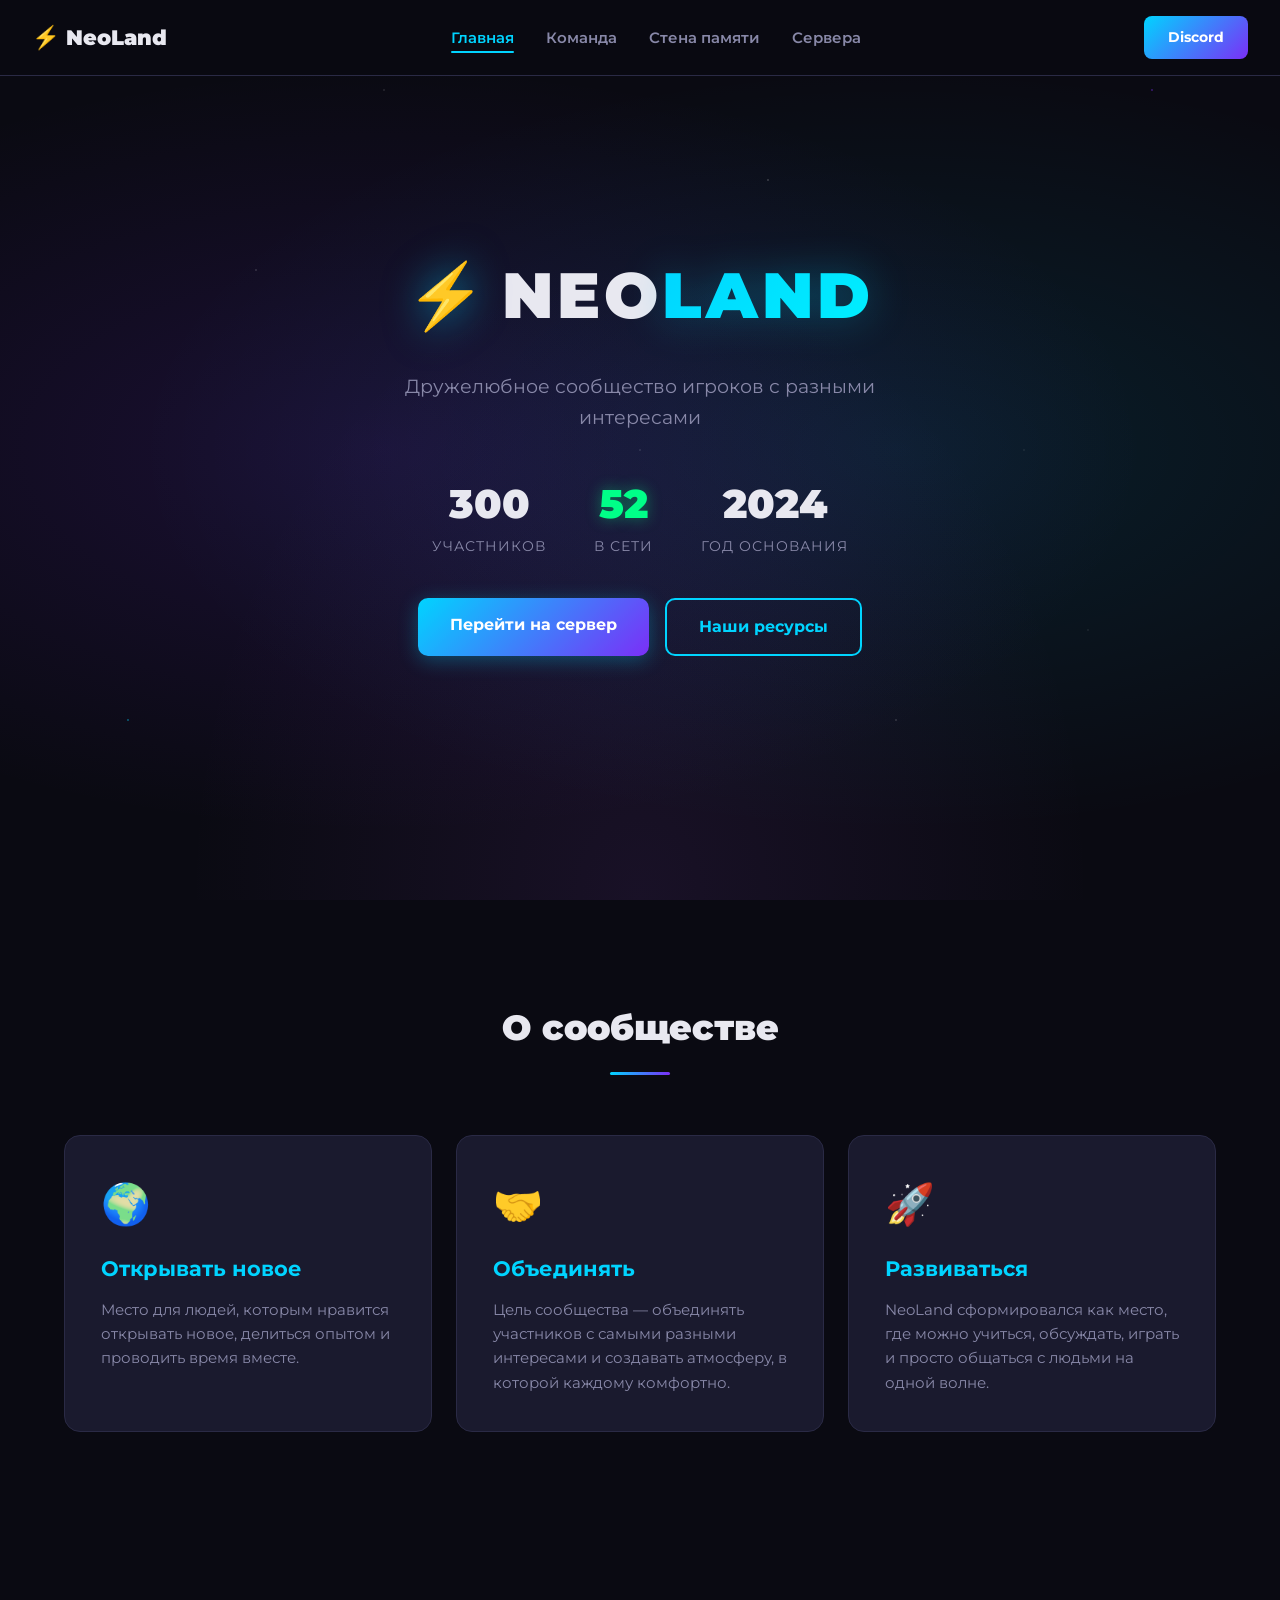
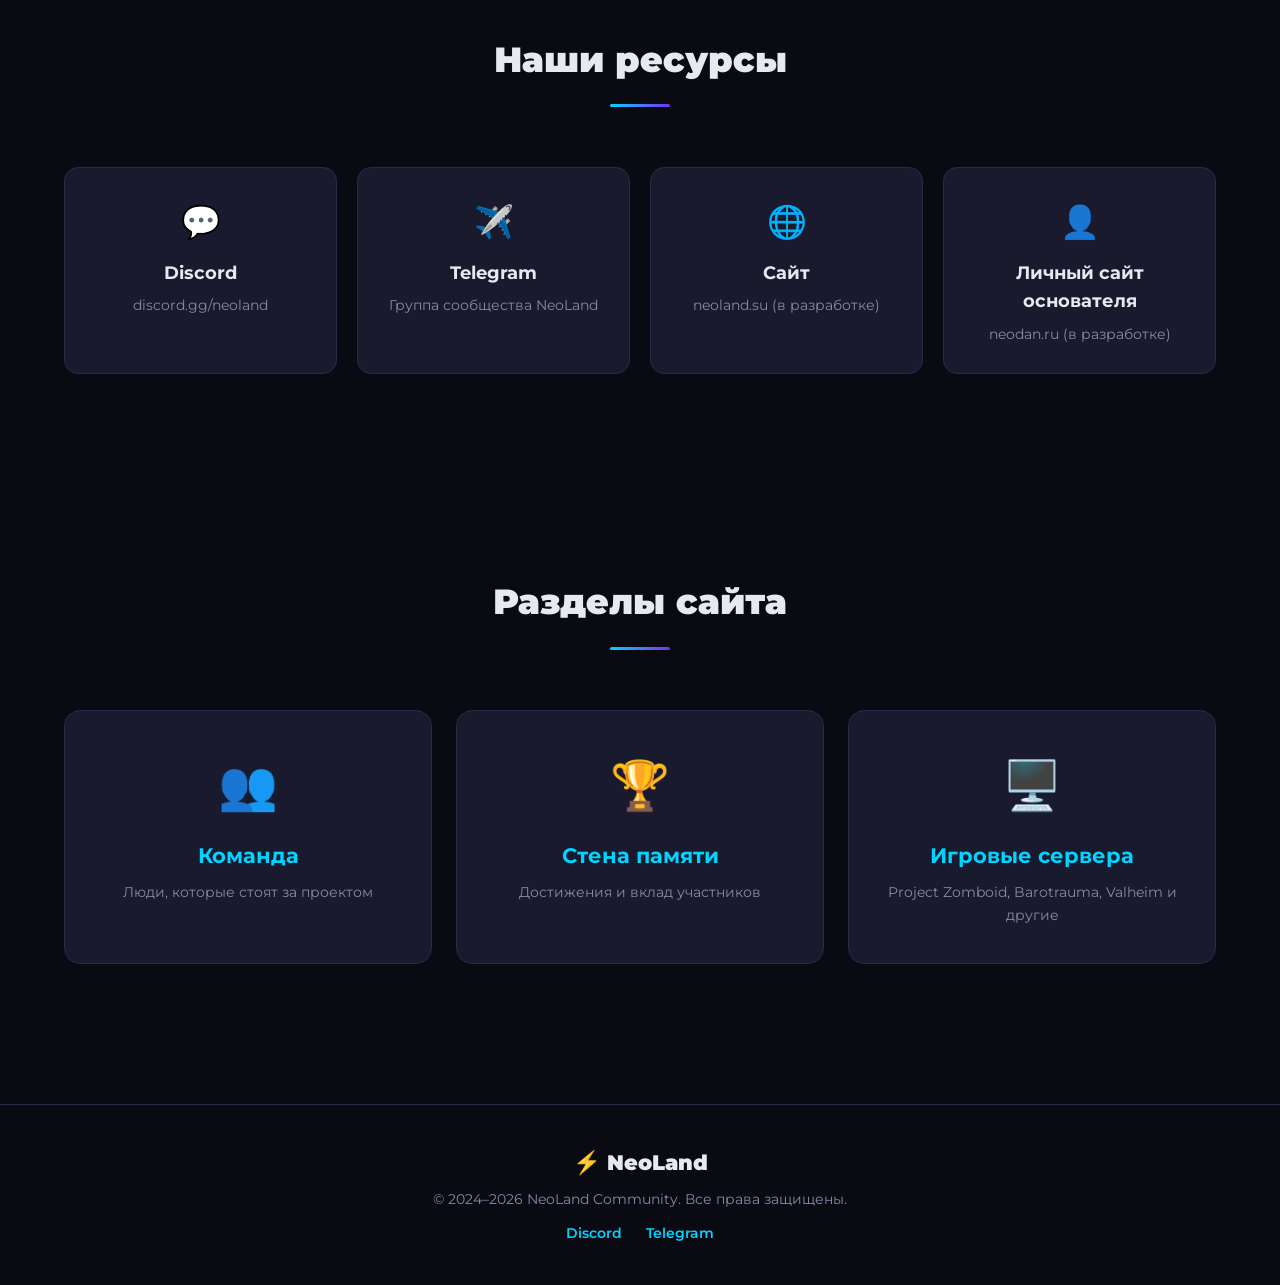
==== commit f0c09f12: "Update index.html" ====
--- a/index.html
+++ b/index.html
@@ -42,8 +42,8 @@
         </div>
         <p class="hero-sub">Дружелюбное сообщество игроков с разными интересами</p>
         <div class="hero-stats">
-            <div class="stat"><span class="stat-num">288</span><span class="stat-label">участников</span></div>
-            <div class="stat"><span class="stat-num online">40</span><span class="stat-label">в сети</span></div>
+            <div class="stat"><span class="stat-num">300</span><span class="stat-label">участников</span></div>
+            <div class="stat"><span class="stat-num online">52</span><span class="stat-label">в сети</span></div>
             <div class="stat"><span class="stat-num">2024</span><span class="stat-label">год основания</span></div>
         </div>
         <div class="hero-buttons">
@@ -146,4 +146,4 @@
 
 <script type="module" src="js/main.js"></script>
 </body>
-</html>+</html>
